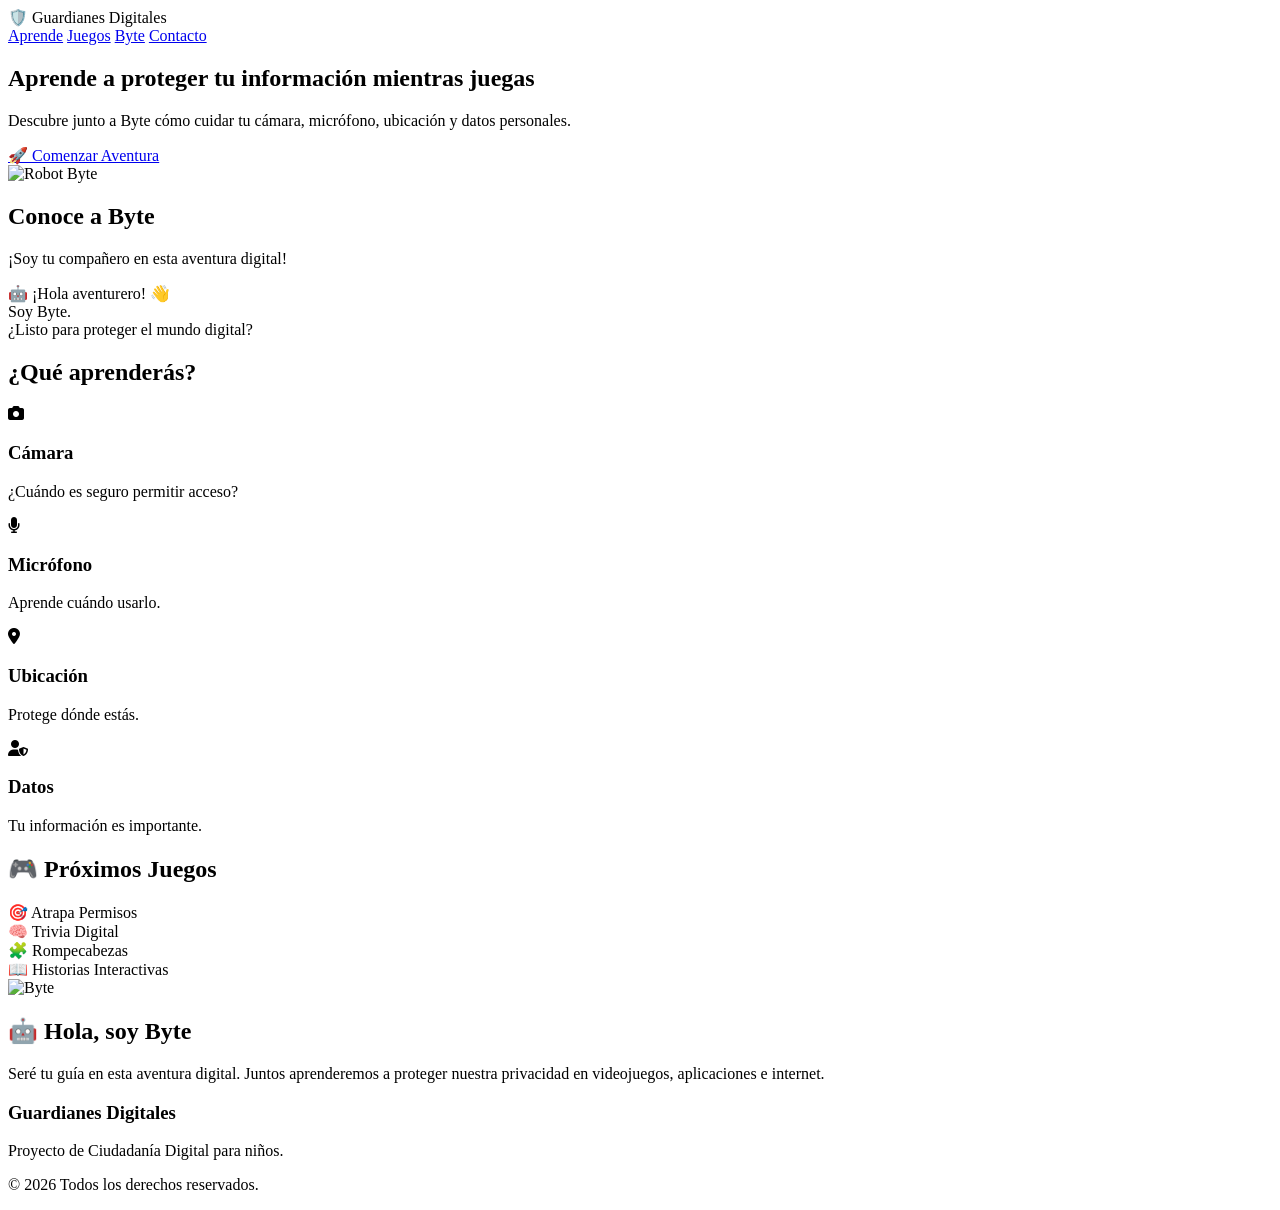
==== index.html @ 4a5eff70 "Add files via upload" ====
<!DOCTYPE html>
<html lang="es">
<head>
    <meta charset="UTF-8">
    <meta name="viewport" content="width=device-width, initial-scale=1.0">

    <title>Guardianes Digitales</title>

    <!-- Fuente Infantil -->
    <link href="https://fonts.googleapis.com/css2?family=Fredoka:wght@300;400;500;600&display=swap" rel="stylesheet">

    <!-- Iconos -->
    <link rel="stylesheet" href="https://cdnjs.cloudflare.com/ajax/libs/font-awesome/6.5.2/css/all.min.css">

    <link rel="stylesheet" href="css/style.css">
</head>

<body>

    <!-- Nubes decorativas -->
    <div class="cloud cloud1"></div>
    <div class="cloud cloud2"></div>
    <div class="cloud cloud3"></div>

    <!-- Header -->
    <header>

        <div class="logo">

            🛡️ Guardianes Digitales

        </div>

        <nav>

            <a href="#aprende">Aprende</a>

            <a href="#juegos">Juegos</a>

            <a href="#robot">Byte</a>

            <a href="#contacto">Contacto</a>

        </nav>

    </header>

    <!-- HERO -->

    <section class="hero">

        <div class="hero-text">

            <h1>
                Aprende a proteger tu información mientras juegas
            </h1>

            <p>

                Descubre junto a Byte cómo cuidar tu cámara, micrófono, ubicación y datos personales.

            </p>

            <a 
                href="/niños/mapa.html" 
                class="btn"
                onclick="iniciarAventura()">

                    🚀 Comenzar Aventura

            </a>

        </div>

        <div class="hero-image">

            <img
            src="https://cdn-icons-png.flaticon.com/512/4712/4712109.png"
            alt="Robot Byte">

        </div>

    </section>

    <!--==============================
        BYTE
================================-->

    <section class="byte-section">

    <h2>Conoce a Byte</h2>

    <p>¡Soy tu compañero en esta aventura digital!</p>

    <div class="byte-container">

        <div class="speech" id="speech">

            🤖 ¡Hola aventurero! 👋

        <br>

            Soy Byte.

        <br>

            ¿Listo para proteger el mundo digital?

        </div>

        <div class="robot" id="robot">

            <div class="head">

                <div class="eye left-eye"></div>

                <div class="eye right-eye"></div>

                <div class="mouth"></div>

            </div>

            <div class="body">

                <div class="arm left-arm"></div>

                <div class="arm right-arm"></div>

                <div class="panel"></div>

            </div>

            <div class="legs">

                <div class="leg"></div>

                <div class="leg"></div>

            </div>

        </div>

    </div>

</section>

    <!-- APRENDER -->

    <section id="aprende" class="aprende">

        <h2>

            ¿Qué aprenderás?

        </h2>

        <div class="cards">

            <div class="card">
                <i class="fas fa-camera"></i>
                <h3>Cámara</h3>
                <p>¿Cuándo es seguro permitir acceso?</p>
            </div>

            <div class="card">
                <i class="fas fa-microphone"></i>
                <h3>Micrófono</h3>
                <p>Aprende cuándo usarlo.</p>
            </div>

            <div class="card">
                <i class="fas fa-location-dot"></i>
                <h3>Ubicación</h3>
                <p>Protege dónde estás.</p>
            </div>

            <div class="card">
                <i class="fas fa-user-shield"></i>
                <h3>Datos</h3>
                <p>Tu información es importante.</p>
            </div>

        </div>

    </section>

    <!-- JUEGOS -->

    <section id="juegos" class="juegos">

        <h2>

            🎮 Próximos Juegos

        </h2>

        <div class="cards">

            <div class="card juego">
                🎯 Atrapa Permisos
            </div>

            <div class="card juego">
                🧠 Trivia Digital
            </div>

            <div class="card juego">
                🧩 Rompecabezas
            </div>

            <div class="card juego">
                📖 Historias Interactivas
            </div>

        </div>

    </section>

    <!-- BYTE -->

    <section id="robot" class="robot">

        <img
        src="https://cdn-icons-png.flaticon.com/512/4712/4712109.png"
        alt="Byte">

        <div>

            <h2>

                🤖 Hola, soy Byte

            </h2>

            <p>

                Seré tu guía en esta aventura digital.
                Juntos aprenderemos a proteger nuestra privacidad en videojuegos, aplicaciones e internet.

            </p>

        </div>

    </section>

    <!-- FOOTER -->

    <footer id="contacto">

        <h3>

            Guardianes Digitales

        </h3>

        <p>

            Proyecto de Ciudadanía Digital para niños.

        </p>

        <p>

            © 2026 Todos los derechos reservados.

        </p>

    </footer>

    <script src="js/app.js"></script>

</body>
</html>
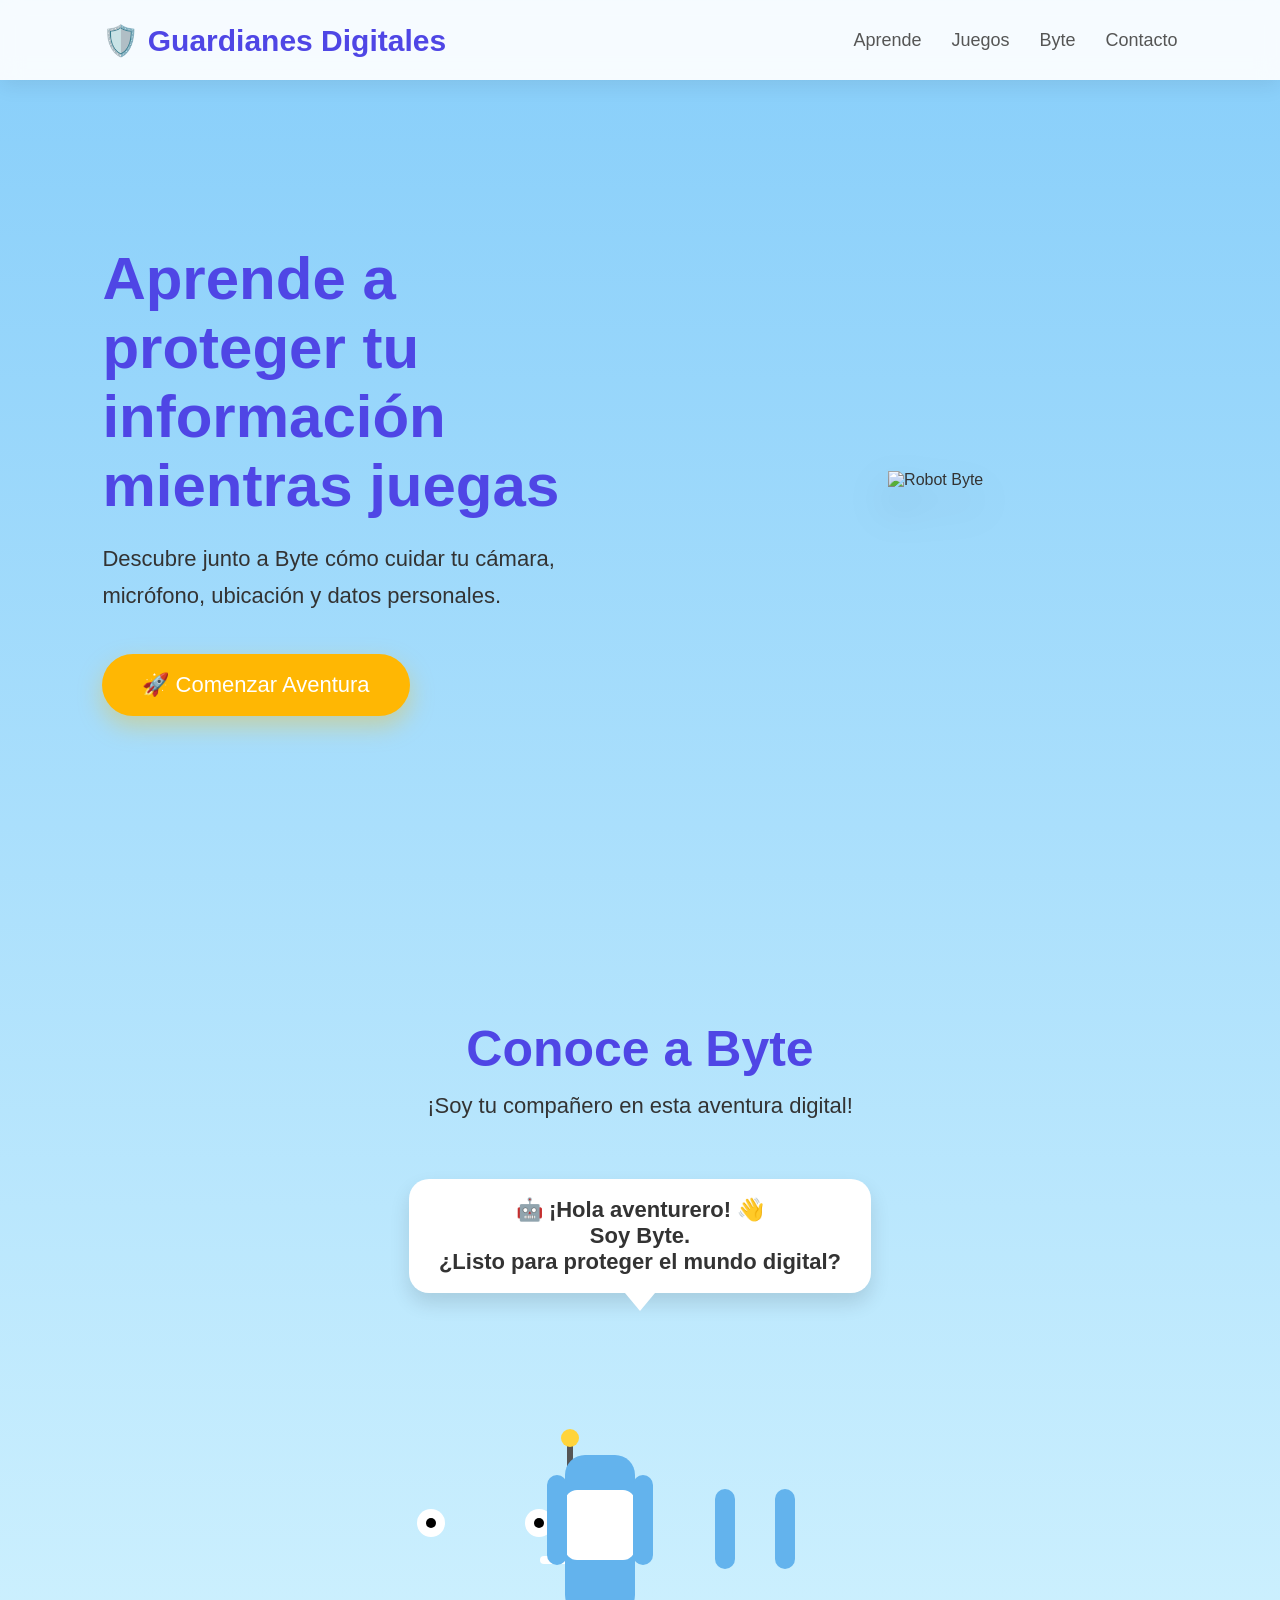
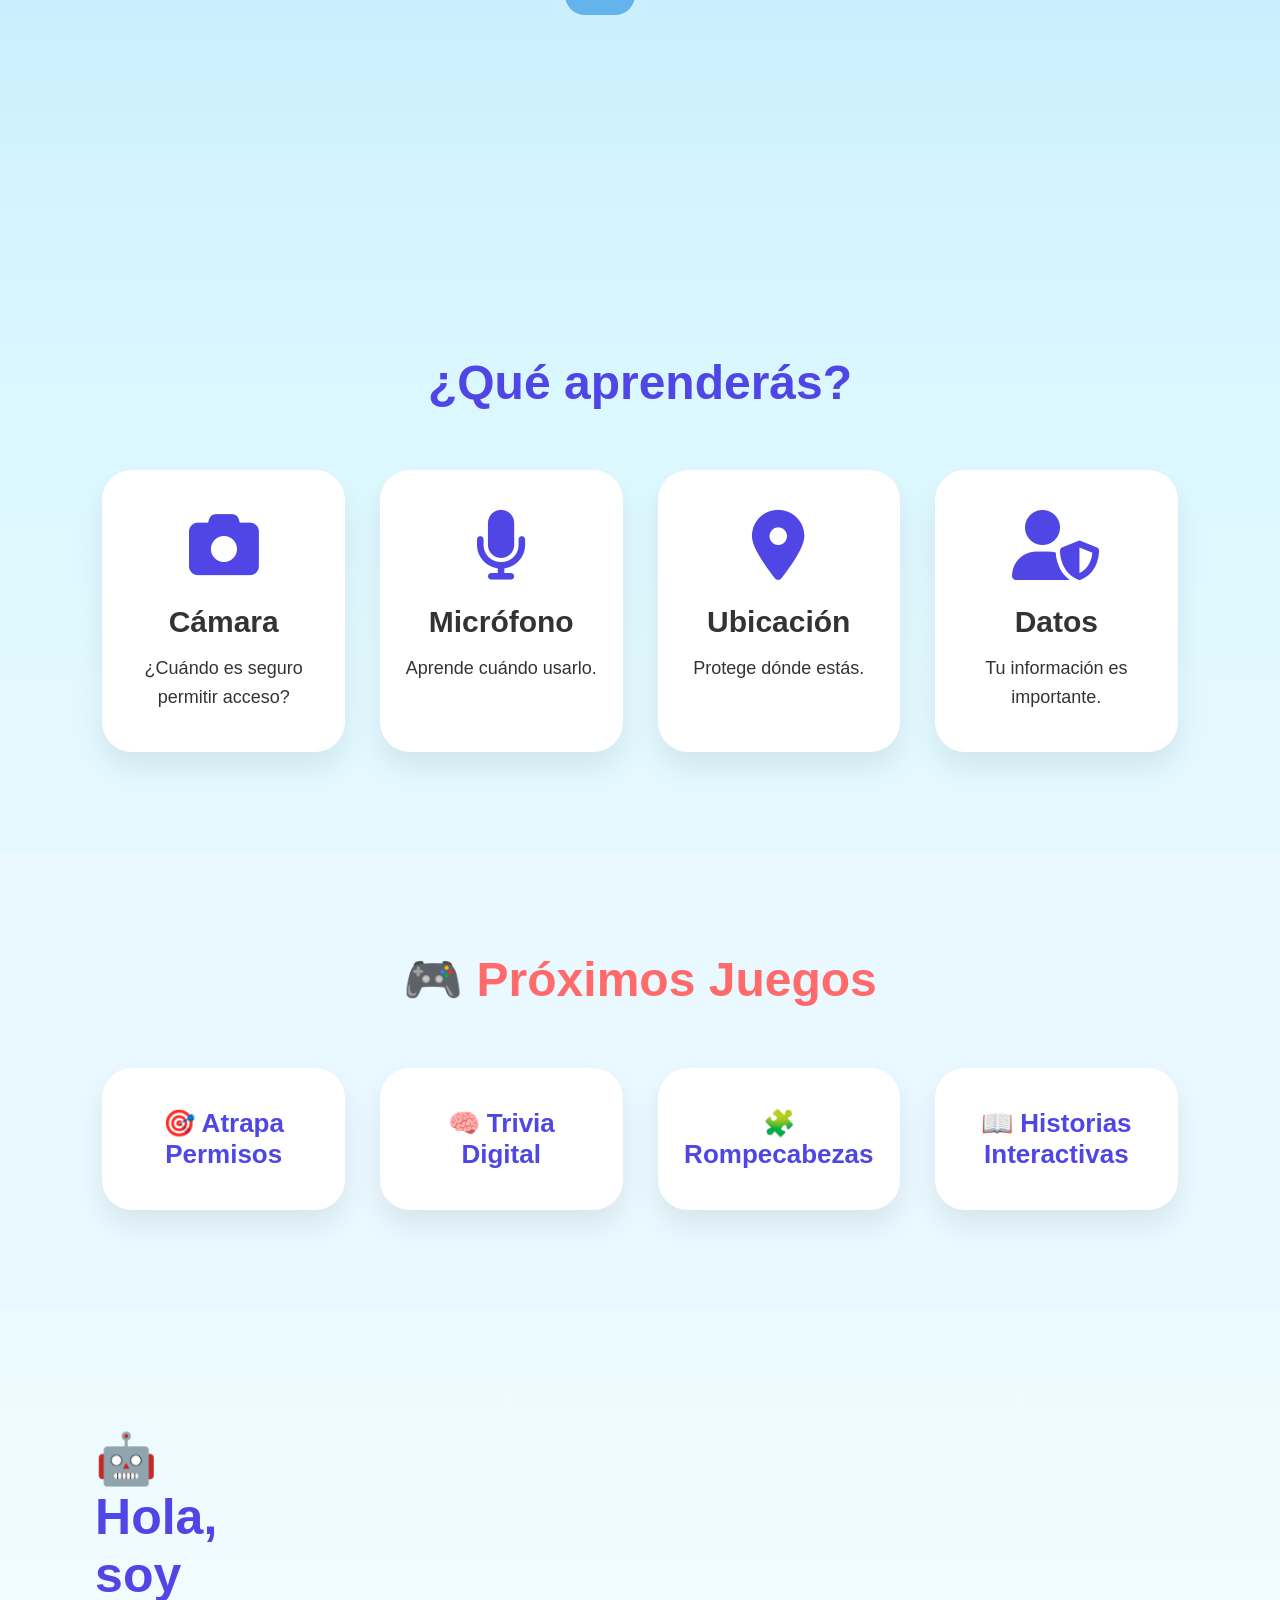
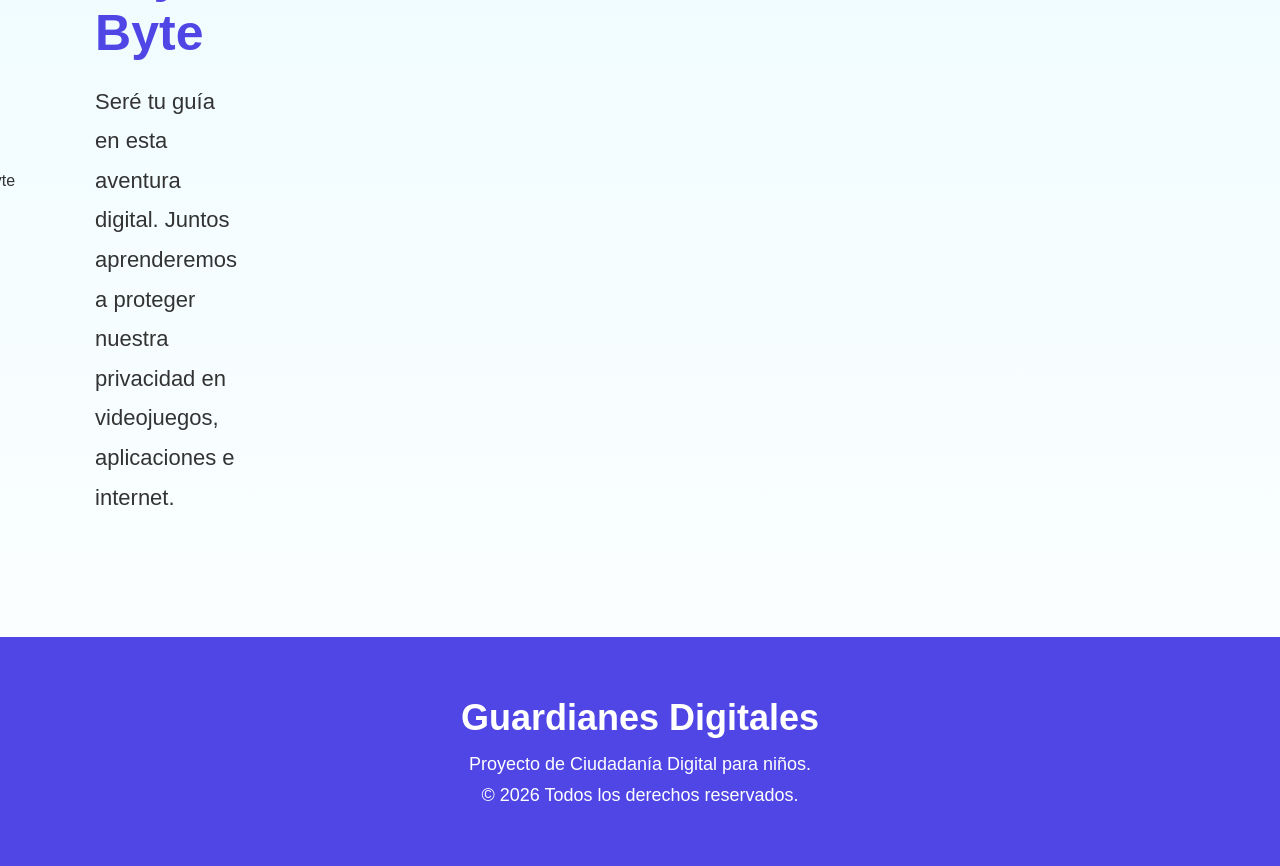
==== commit c2ca71e6: "Update index.html" ====
--- a/index.html
+++ b/index.html
@@ -12,7 +12,7 @@
     <!-- Iconos -->
     <link rel="stylesheet" href="https://cdnjs.cloudflare.com/ajax/libs/font-awesome/6.5.2/css/all.min.css">
 
-    <link rel="stylesheet" href="css/style.css">
+    <link rel="stylesheet" href="style.css">
 </head>
 
 <body>
@@ -267,7 +267,7 @@
 
     </footer>
 
-    <script src="js/app.js"></script>
+    <script src="app.js"></script>
 
 </body>
-</html>+</html>
--- a/style.css
+++ b/style.css
@@ -0,0 +1,1110 @@
+/*====================================================
+    GUARDIANES DIGITALES
+    Autor: Jesús Márquez
+====================================================*/
+
+/*=========================
+      GOOGLE FONT
+=========================*/
+
+*{
+    margin:0;
+    padding:0;
+    box-sizing:border-box;
+    font-family:'Fredoka',sans-serif;
+}
+
+html{
+    scroll-behavior:smooth;
+}
+
+body{
+
+    background:linear-gradient(180deg,#87CEFA,#DDF8FF,#FFFFFF);
+
+    overflow-x:hidden;
+
+    color:#333;
+
+}
+
+/*=========================
+      HEADER
+=========================*/
+
+header{
+
+    position:fixed;
+
+    top:0;
+    left:0;
+
+    width:100%;
+
+    height:80px;
+
+    background:rgba(255,255,255,.92);
+
+    backdrop-filter:blur(10px);
+
+    display:flex;
+
+    justify-content:space-between;
+
+    align-items:center;
+
+    padding:0 8%;
+
+    z-index:999;
+
+    box-shadow:0 5px 20px rgba(0,0,0,.08);
+
+}
+
+.logo{
+
+    font-size:30px;
+
+    color:#4F46E5;
+
+    font-weight:bold;
+
+}
+
+nav{
+
+    display:flex;
+
+    gap:30px;
+
+}
+
+nav a{
+
+    text-decoration:none;
+
+    color:#555;
+
+    font-size:18px;
+
+    transition:.3s;
+
+}
+
+nav a:hover{
+
+    color:#4F46E5;
+
+}
+
+/*=========================
+      HERO
+=========================*/
+
+.hero{
+
+    min-height:100vh;
+
+    display:flex;
+
+    justify-content:space-between;
+
+    align-items:center;
+
+    padding:140px 8% 80px;
+
+}
+
+.hero-text{
+
+    width:50%;
+
+}
+
+.hero-text h1{
+
+    font-size:60px;
+
+    color:#4F46E5;
+
+    margin-bottom:20px;
+
+}
+
+.hero-text p{
+
+    font-size:22px;
+
+    line-height:1.7;
+
+    margin-bottom:40px;
+
+}
+
+.btn{
+
+    display:inline-block;
+
+    padding:18px 40px;
+
+    background:#FFB703;
+
+    color:#fff;
+
+    border-radius:50px;
+
+    text-decoration:none;
+
+    font-size:22px;
+
+    transition:.4s;
+
+    box-shadow:0 10px 25px rgba(255,183,3,.35);
+
+}
+
+.btn:hover{
+
+    transform:translateY(-6px);
+
+    background:#FB8500;
+
+}
+
+/*=========================
+      ROBOT
+=========================*/
+
+.hero-image{
+
+    width:45%;
+
+    text-align:center;
+
+}
+
+.hero-image img{
+
+    width:420px;
+
+    animation:flotar 4s ease-in-out infinite;
+
+    filter:drop-shadow(0 20px 20px rgba(0,0,0,.18));
+
+}
+
+/*=========================
+      APRENDE
+=========================*/
+
+.aprende{
+
+    padding:100px 8%;
+
+    text-align:center;
+
+}
+
+.aprende h2{
+
+    font-size:48px;
+
+    color:#4F46E5;
+
+    margin-bottom:60px;
+
+}
+
+/*=========================
+      TARJETAS
+=========================*/
+
+.cards{
+
+    display:grid;
+
+    grid-template-columns:repeat(auto-fit,minmax(230px,1fr));
+
+    gap:35px;
+
+}
+
+.card{
+
+    background:#fff;
+
+    border-radius:30px;
+
+    padding:40px 25px;
+
+    transition:.4s;
+
+    cursor:pointer;
+
+    box-shadow:0 15px 30px rgba(0,0,0,.08);
+
+}
+
+.card:hover{
+
+    transform:translateY(-15px);
+
+}
+
+.card i{
+
+    font-size:70px;
+
+    color:#4F46E5;
+
+    margin-bottom:25px;
+
+}
+
+.card h3{
+
+    font-size:30px;
+
+    margin-bottom:15px;
+
+}
+
+.card p{
+
+    font-size:18px;
+
+    line-height:1.6;
+
+}
+
+/*=========================
+      JUEGOS
+=========================*/
+
+.juegos{
+
+    background:#EAF8FF;
+
+    padding:100px 8%;
+
+    text-align:center;
+
+}
+
+.juegos h2{
+
+    font-size:48px;
+
+    color:#FF6B6B;
+
+    margin-bottom:60px;
+
+}
+
+.juego{
+
+    font-size:26px;
+
+    font-weight:bold;
+
+    color:#4F46E5;
+
+}
+
+/*=========================
+      BYTE
+=========================*/
+
+.robot{
+
+    display:flex;
+
+    justify-content:center;
+
+    align-items:center;
+
+    gap:80px;
+
+    padding:120px 8%;
+
+}
+
+.robot img{
+
+    width:300px;
+
+    animation:flotar 3s infinite;
+
+}
+
+.robot h2{
+
+    font-size:50px;
+
+    color:#4F46E5;
+
+    margin-bottom:20px;
+
+}
+
+.robot p{
+
+    font-size:22px;
+
+    line-height:1.8;
+
+}
+
+/*=========================
+      FOOTER
+=========================*/
+
+footer{
+
+    background:#4F46E5;
+
+    color:white;
+
+    text-align:center;
+
+    padding:60px 20px;
+
+}
+
+footer h3{
+
+    font-size:36px;
+
+    margin-bottom:15px;
+
+}
+
+footer p{
+
+    margin-top:10px;
+
+    font-size:18px;
+
+}
+
+/*=========================
+      NUBES
+=========================*/
+
+.cloud{
+
+    position:absolute;
+
+    background:white;
+
+    border-radius:50px;
+
+    opacity:.6;
+
+    filter:blur(2px);
+
+}
+
+.cloud::before{
+
+    content:"";
+
+    position:absolute;
+
+    background:white;
+
+    width:70px;
+
+    height:70px;
+
+    border-radius:50%;
+
+    top:-30px;
+
+    left:20px;
+
+}
+
+.cloud::after{
+
+    content:"";
+
+    position:absolute;
+
+    background:white;
+
+    width:60px;
+
+    height:60px;
+
+    border-radius:50%;
+
+    top:-20px;
+
+    right:20px;
+
+}
+
+.cloud1{
+
+    width:170px;
+
+    height:60px;
+
+    top:120px;
+
+    left:-200px;
+
+    animation:nube1 30s linear infinite;
+
+}
+
+.cloud2{
+
+    width:220px;
+
+    height:70px;
+
+    top:350px;
+
+    left:-250px;
+
+    animation:nube2 40s linear infinite;
+
+}
+
+.cloud3{
+
+    width:150px;
+
+    height:50px;
+
+    top:650px;
+
+    left:-180px;
+
+    animation:nube3 28s linear infinite;
+
+}
+
+/*=========================
+      ANIMACIONES
+=========================*/
+
+@keyframes flotar{
+
+    0%{
+
+        transform:translateY(0px);
+
+    }
+
+    50%{
+
+        transform:translateY(-18px);
+
+    }
+
+    100%{
+
+        transform:translateY(0px);
+
+    }
+
+}
+
+@keyframes nube1{
+
+    from{
+
+        transform:translateX(0);
+
+    }
+
+    to{
+
+        transform:translateX(1600px);
+
+    }
+
+}
+
+@keyframes nube2{
+
+    from{
+
+        transform:translateX(0);
+
+    }
+
+    to{
+
+        transform:translateX(1700px);
+
+    }
+
+}
+
+@keyframes nube3{
+
+    from{
+
+        transform:translateX(0);
+
+    }
+
+    to{
+
+        transform:translateX(1800px);
+
+    }
+
+}
+
+/*=========================
+      RESPONSIVE
+=========================*/
+
+@media(max-width:1000px){
+
+.hero{
+
+    flex-direction:column-reverse;
+
+    text-align:center;
+
+}
+
+.hero-text{
+
+    width:100%;
+
+}
+
+.hero-image{
+
+    width:100%;
+
+}
+
+.hero-image img{
+
+    width:280px;
+
+    margin-bottom:50px;
+
+}
+
+.hero-text h1{
+
+    font-size:42px;
+
+}
+
+.hero-text p{
+
+    font-size:20px;
+
+}
+
+.robot{
+
+    flex-direction:column;
+
+    text-align:center;
+
+}
+
+.robot img{
+
+    width:220px;
+
+}
+
+nav{
+
+    display:none;
+
+}
+
+}
+
+@media(max-width:600px){
+
+.hero-text h1{
+
+    font-size:34px;
+
+}
+
+.aprende h2,
+.juegos h2,
+.robot h2{
+
+    font-size:34px;
+
+}
+
+.card{
+
+    padding:30px 20px;
+
+}
+
+.card h3{
+
+    font-size:24px;
+
+}
+
+.card p{
+
+    font-size:16px;
+
+}
+
+.btn{
+
+    width:100%;
+
+    text-align:center;
+
+}
+
+.logo{
+
+    font-size:22px;
+
+}
+
+}
+
+/*=============================
+        BURBUJAS
+=============================*/
+
+.burbuja{
+
+    position:fixed;
+
+    bottom:-80px;
+
+    border-radius:50%;
+
+    background:rgba(255,255,255,.4);
+
+    backdrop-filter:blur(3px);
+
+    animation:subir linear forwards;
+
+    pointer-events:none;
+
+}
+
+@keyframes subir{
+
+    from{
+
+        transform:translateY(0);
+
+        opacity:1;
+
+    }
+
+    to{
+
+        transform:translateY(-120vh);
+
+        opacity:0;
+
+    }
+
+}
+
+/*=============================
+        ESTRELLAS
+=============================*/
+
+.estrella{
+
+    position:fixed;
+
+    animation:brillo 2s infinite;
+
+    pointer-events:none;
+
+}
+
+@keyframes brillo{
+
+    0%{
+
+        transform:scale(0);
+
+        opacity:0;
+
+    }
+
+    50%{
+
+        transform:scale(1.3);
+
+        opacity:1;
+
+    }
+
+    100%{
+
+        transform:scale(0);
+
+        opacity:0;
+
+    }
+
+}
+
+/*=====================================
+            BYTE
+======================================*/
+
+.byte-section{
+
+    padding:120px 20px;
+
+    text-align:center;
+
+}
+
+.byte-section h2{
+
+    font-size:50px;
+
+    color:#4F46E5;
+
+    margin-bottom:15px;
+
+}
+
+.byte-section p{
+
+    font-size:22px;
+
+    margin-bottom:60px;
+
+}
+
+.byte-container{
+
+    display:flex;
+
+    flex-direction:column;
+
+    align-items:center;
+
+}
+
+.speech{
+
+    background:white;
+
+    padding:18px 30px;
+
+    border-radius:20px;
+
+    box-shadow:0 10px 20px rgba(0,0,0,.12);
+
+    margin-bottom:30px;
+
+    font-size:22px;
+
+    font-weight:bold;
+
+    position:relative;
+
+}
+
+.speech::after{
+
+    content:"";
+
+    position:absolute;
+
+    bottom:-18px;
+
+    left:50%;
+
+    transform:translateX(-50%);
+
+    border-top:18px solid white;
+
+    border-left:15px solid transparent;
+
+    border-right:15px solid transparent;
+
+}
+
+.robot{
+
+    width:220px;
+
+    animation:flotarRobot 3s ease-in-out infinite;
+
+}
+
+/* Cabeza */
+
+.head{
+
+    width:170px;
+
+    height:120px;
+
+    background:#4F46E5;
+
+    border-radius:25px;
+
+    margin:auto;
+
+    position:relative;
+
+}
+
+/* Antena */
+
+.head::before{
+
+    content:"";
+
+    position:absolute;
+
+    width:6px;
+
+    height:30px;
+
+    background:#555;
+
+    top:-28px;
+
+    left:82px;
+
+}
+
+.head::after{
+
+    content:"";
+
+    position:absolute;
+
+    width:18px;
+
+    height:18px;
+
+    background:#FFD43B;
+
+    border-radius:50%;
+
+    top:-40px;
+
+    left:76px;
+
+    animation:parpadeoLuz 1.5s infinite;
+
+}
+
+/* Ojos */
+
+.eye{
+
+    width:28px;
+
+    height:28px;
+
+    background:white;
+
+    border-radius:50%;
+
+    position:absolute;
+
+    top:40px;
+
+    transition:.15s;
+
+}
+
+.left-eye{
+
+    left:40px;
+
+}
+
+.right-eye{
+
+    right:40px;
+
+}
+
+.eye::after{
+
+    content:"";
+
+    position:absolute;
+
+    width:10px;
+
+    height:10px;
+
+    background:black;
+
+    border-radius:50%;
+
+    top:9px;
+
+    left:9px;
+
+}
+
+/* Boca */
+
+.mouth{
+
+    width:60px;
+
+    height:8px;
+
+    background:white;
+
+    border-radius:10px;
+
+    position:absolute;
+
+    bottom:25px;
+
+    left:55px;
+
+}
+
+/* Cuerpo */
+
+.body{
+
+    width:140px;
+
+    height:160px;
+
+    background:#63B3ED;
+
+    margin:auto;
+
+    margin-top:12px;
+
+    border-radius:20px;
+
+    position:relative;
+
+}
+
+.panel{
+
+    width:70px;
+
+    height:70px;
+
+    background:white;
+
+    border-radius:12px;
+
+    margin:auto;
+
+    margin-top:35px;
+
+}
+
+/* Brazos */
+
+.arm{
+
+    width:20px;
+
+    height:90px;
+
+    background:#63B3ED;
+
+    position:absolute;
+
+    top:20px;
+
+    border-radius:20px;
+
+    transform-origin:top center;
+
+}
+
+.left-arm{
+
+    left:-18px;
+
+}
+
+.right-arm{
+
+    right:-18px;
+
+}
+
+/* Piernas */
+
+.legs{
+
+    display:flex;
+
+    justify-content:center;
+
+    gap:40px;
+
+}
+
+.leg{
+
+    width:20px;
+
+    height:80px;
+
+    background:#63B3ED;
+
+    border-radius:20px;
+
+}
+
+/* Animaciones */
+
+@keyframes flotarRobot{
+
+    0%{
+
+        transform:translateY(0px);
+
+    }
+
+    50%{
+
+        transform:translateY(-15px);
+
+    }
+
+    100%{
+
+        transform:translateY(0px);
+
+    }
+
+}
+
+@keyframes parpadeoLuz{
+
+    50%{
+
+        opacity:.3;
+
+    }
+
+}
